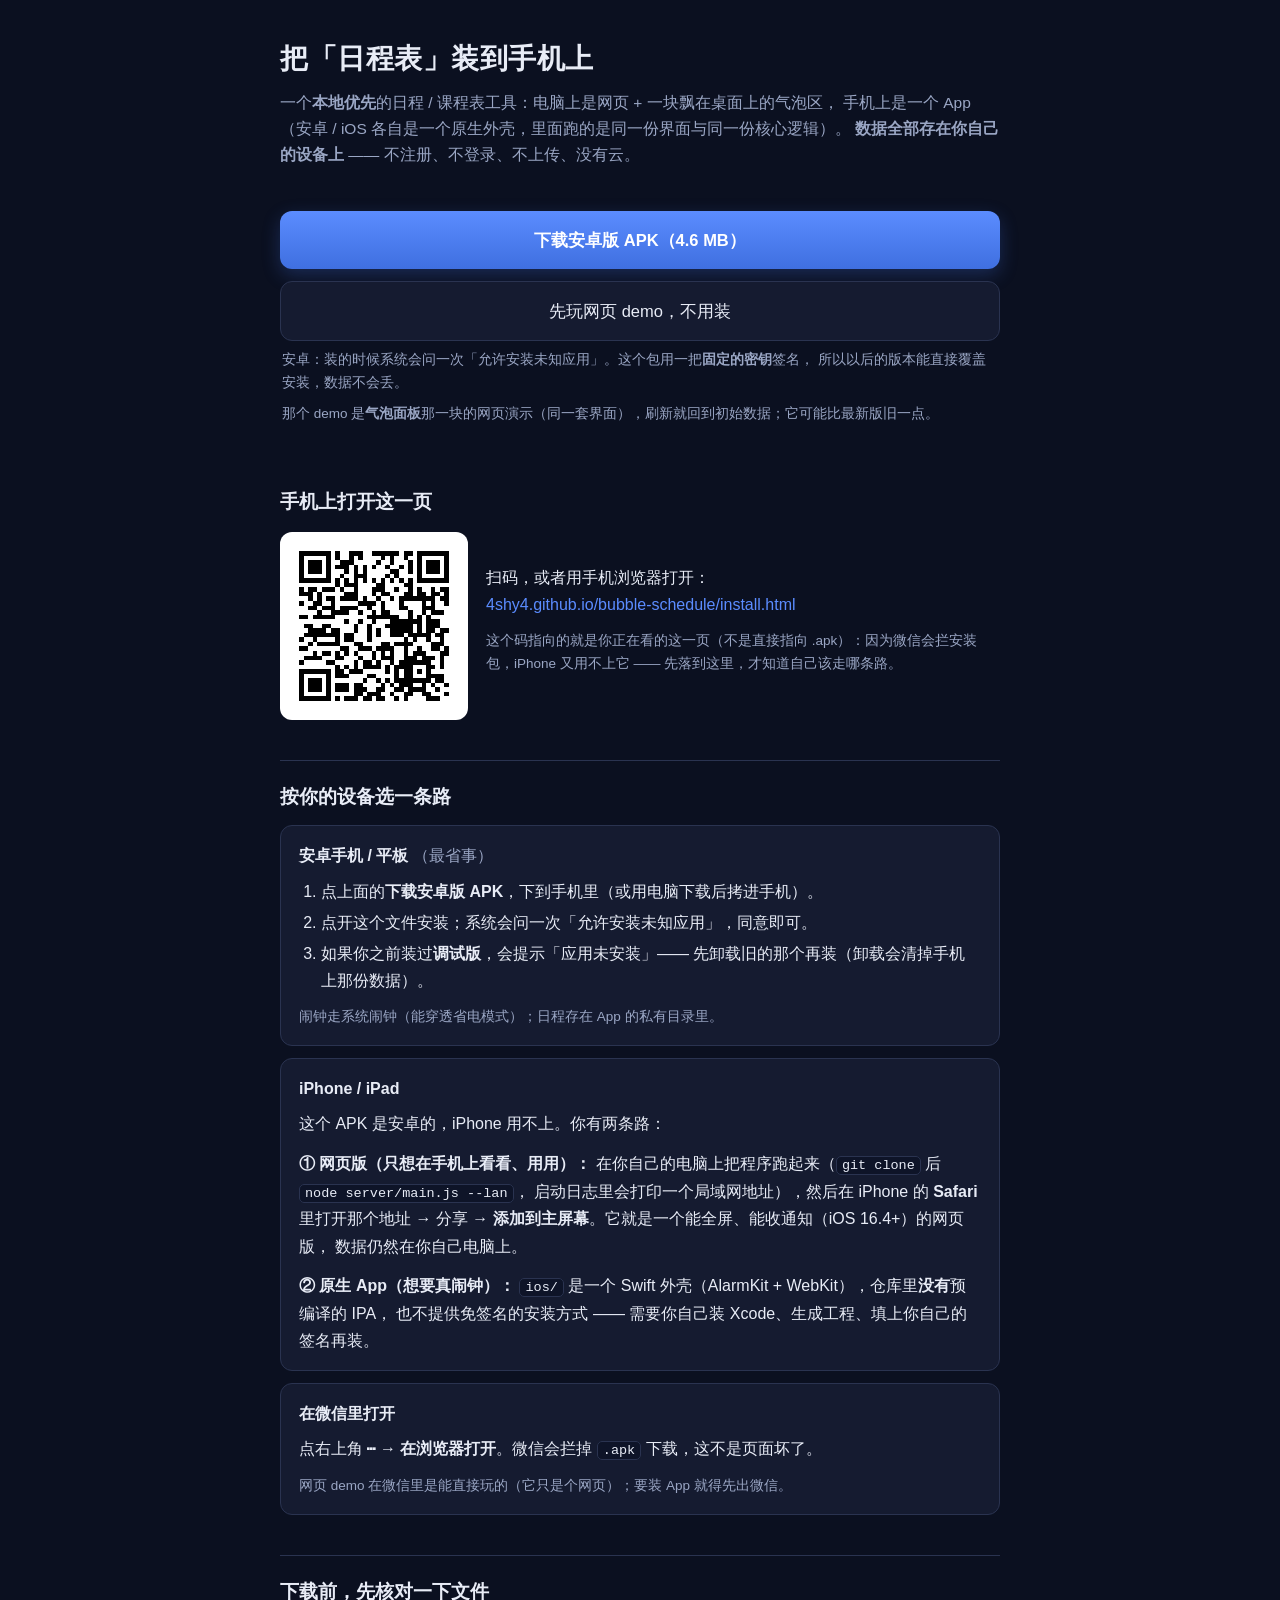
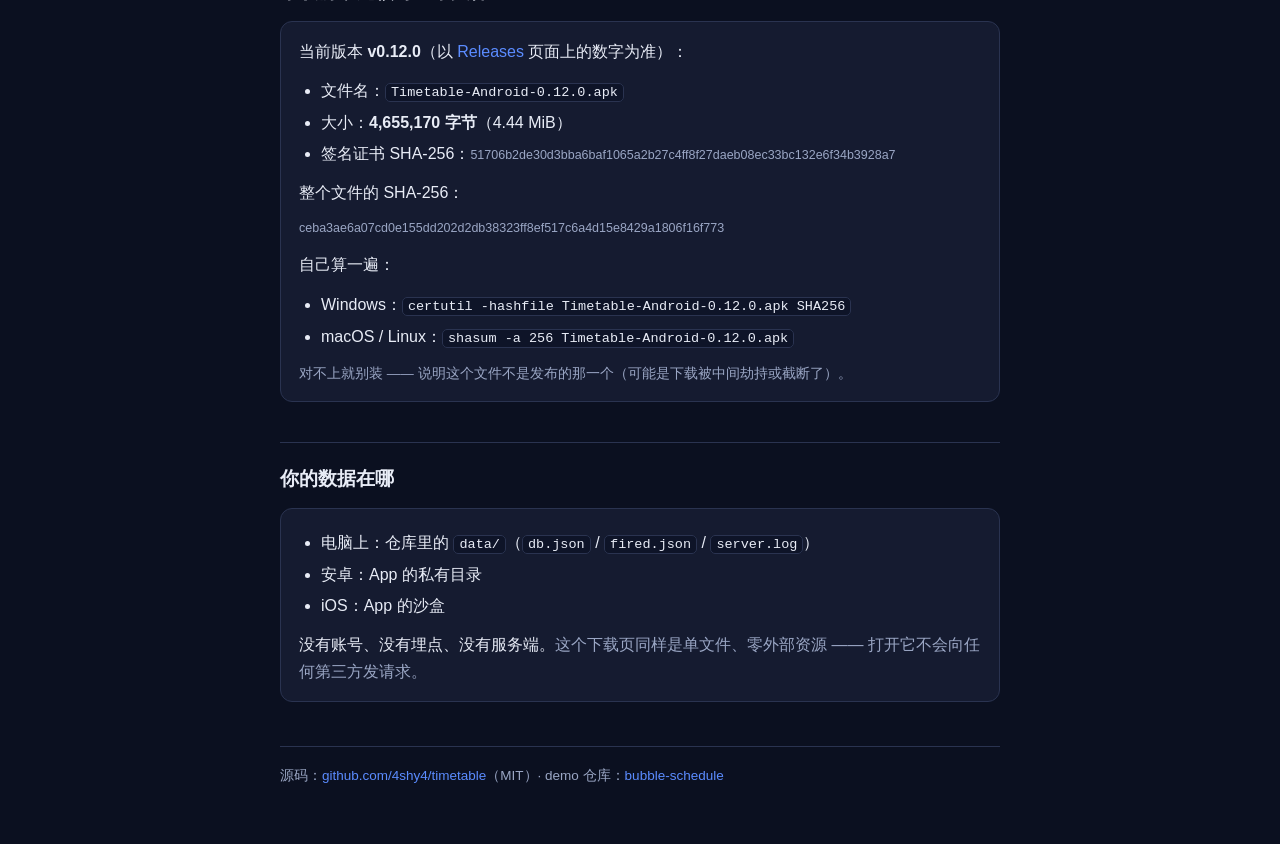
==== install.html @ 21670615 "Timetable：本地优先的日程/课表应用" ====
<!doctype html>
<html lang="zh-CN">
<head>
<meta charset="utf-8" />
<meta name="viewport" content="width=device-width, initial-scale=1, viewport-fit=cover" />
<meta name="theme-color" content="#0b1020" />
<title>把「日程表」装到手机上 · 下载与说明</title>
<meta name="description" content="日程表（Timetable）：本地优先的日程 / 课程表工具。安卓下载 APK，iPhone / iPad 走网页版或自己签名。数据全部存在你自己设备上。" />
<!-- 空的 data: 图标：不写这行浏览器会去请求 /favicon.ico，多一条无意义的 404。 -->
<link rel="icon" href="data:," />
<!-- ⚠️ 这一行是**二维码的唯一真源**：tools/make-install-qr.mjs 会来这里读地址去生成 qr.svg，
     而不是各自硬编码一份（两处写同一个 URL，早晚会不一致）。
     它同时也告诉搜索引擎/分享卡片"这一页的正式地址是哪个"。 -->
<link rel="canonical" href="https://4shy4.github.io/bubble-schedule/install.html" />
<!--
  为什么这个页面**自带样式**、不复用 web/css/*：
    它是「下载页」，不是应用界面 —— 应用的样式表是给 .app 那套网格/侧栏/气泡用的，
    在这里引进来只会互相打架。而且这一页要能在**任何浏览器**里正常显示
    （包括不支持 ES module 的老内核），所以：单文件、无外部资源、无依赖。
  这里也不引任何 CDN / 字体 / 统计 —— 一个"数据不出你机器"的项目，
  下载页自己先去联网是很荒谬的。
-->
<style>
  :root {
    --bg: #0b1020;
    --card: #151b30;
    --card-2: #1b2340;
    --line: #2a3350;
    --fg: #e8ecf6;
    --dim: #9aa6c4;
    --brand: #5b8cff;
    --brand-2: #3f6fe0;
    --ok: #43c08a;
    --warn: #f0b45a;
  }
  * { box-sizing: border-box; }
  html, body { margin: 0; padding: 0; }
  body {
    background: var(--bg);
    color: var(--fg);
    font: 16px/1.7 -apple-system, BlinkMacSystemFont, "Segoe UI", "Microsoft YaHei", "PingFang SC", "Hiragino Sans GB", sans-serif;
    padding: 0 16px 56px;
    -webkit-text-size-adjust: 100%;
  }
  .wrap { max-width: 720px; margin: 0 auto; }
  header { padding: 40px 0 8px; }
  h1 { font-size: 28px; line-height: 1.35; margin: 0 0 12px; letter-spacing: .5px; }
  h2 { font-size: 19px; margin: 40px 0 12px; padding-top: 20px; border-top: 1px solid var(--line); }
  h2:first-of-type { border-top: 0; }
  p { margin: 0 0 12px; }
  .lead { color: var(--dim); font-size: 15.5px; }
  a { color: var(--brand); text-decoration: none; }
  a:hover { text-decoration: underline; }
  code, .mono { font-family: ui-monospace, SFMono-Regular, Consolas, "Liberation Mono", monospace; }
  code { background: #0e1428; border: 1px solid var(--line); border-radius: 5px; padding: 1px 5px; font-size: 13.5px; }
  .btns { display: grid; gap: 12px; margin: 22px 0 6px; }
  a.btn {
    display: block; padding: 15px 18px; border-radius: 12px;
    background: linear-gradient(180deg, var(--brand), var(--brand-2));
    color: #fff; text-align: center; font-size: 16.5px; font-weight: 600;
    box-shadow: 0 6px 18px rgba(63, 111, 224, .28);
  }
  a.btn:hover { text-decoration: none; filter: brightness(1.06); }
  a.btn.ghost {
    background: var(--card); color: var(--fg); border: 1px solid var(--line);
    font-weight: 500; box-shadow: none;
  }
  .under { color: var(--dim); font-size: 13.5px; margin: 8px 2px 0; }
  .qr { display: flex; gap: 18px; align-items: center; flex-wrap: wrap; margin: 14px 0 0; }
  .qr .box { background: #fff; padding: 10px; border-radius: 12px; line-height: 0; }
  .qr img { width: 168px; height: 168px; display: block; }
  .qr .side { min-width: 200px; flex: 1; }
  .card { background: var(--card); border: 1px solid var(--line); border-radius: 12px; padding: 16px 18px; margin: 12px 0; }
  .card h3 { margin: 0 0 8px; font-size: 16px; }
  .card p:last-child { margin-bottom: 0; }
  ol, ul { margin: 0 0 12px; padding-left: 22px; }
  li { margin: 4px 0; }
  .k { color: var(--fg); font-weight: 600; }
  .dim { color: var(--dim); }
  .warn { color: var(--warn); }
  .ok { color: var(--ok); }
  .hash { word-break: break-all; font-size: 12.5px; color: var(--dim); }
  footer { margin-top: 44px; padding-top: 18px; border-top: 1px solid var(--line); color: var(--dim); font-size: 13.5px; }
  .wx { display: none; }
  html.wechat .wx { display: block; }
  .wx-tip {
    background: #1d2a1f; border: 1px solid #2f5238; border-radius: 12px;
    padding: 14px 16px; margin: 18px 0 0; font-size: 14.5px;
  }
  button.copy {
    margin-top: 6px; padding: 8px 14px; border-radius: 9px; cursor: pointer;
    background: var(--card-2); color: var(--fg); border: 1px solid var(--line); font-size: 14px;
  }
  button.copy:active { transform: translateY(1px); }
</style>
</head>
<body>
<div class="wrap">

<header>
  <h1>把「日程表」装到手机上</h1>
  <p class="lead">
    一个<b>本地优先</b>的日程 / 课程表工具：电脑上是网页 + 一块飘在桌面上的气泡区，
    手机上是一个 App（安卓 / iOS 各自是一个原生外壳，里面跑的是同一份界面与同一份核心逻辑）。
    <b>数据全部存在你自己的设备上</b> —— 不注册、不登录、不上传、没有云。
  </p>
</header>

<!-- 微信内置浏览器：会拦 .apk 下载，所以先把话说明白（这条只在 MicroMessenger 下显示）。 -->
<div class="wx">
  <div class="wx-tip">
    <b>你在微信里打开的这一页。</b>
    微信会拦掉 <code>.apk</code> 下载：请点右上角 <b>⋯</b> → <b>在浏览器打开</b>，再点下面的下载按钮。
    <div><button class="copy" id="copy-url" type="button">复制本页地址</button></div>
  </div>
</div>

<div class="btns">
  <a class="btn" href="https://github.com/4shy4/timetable/releases/latest">下载安卓版 APK（4.6 MB）</a>
  <a class="btn ghost" href="https://4shy4.github.io/bubble-schedule/">先玩网页 demo，不用装</a>
</div>
<p class="under">
  安卓：装的时候系统会问一次「允许安装未知应用」。这个包用一把<b>固定的密钥</b>签名，
  所以以后的版本能直接覆盖安装，数据不会丢。
</p>
<p class="under">
  那个 demo 是<b>气泡面板</b>那一块的网页演示（同一套界面），刷新就回到初始数据；它可能比最新版旧一点。
</p>

<h2>手机上打开这一页</h2>
<div class="qr">
  <!-- 二维码是**静态 SVG**（build 时生成，见 tools/make-install-qr.mjs）：
       不跑 JS 也能显示 —— 会扫这个码的，往往正是最老的那批浏览器。
       尺寸 185 = 37 × 5：qr.svg 是 33 个模块 + 两边各 2 格静区 = 37 格宽，
       取格数的整数倍，模块边缘才落在整像素上（不取整数倍会被抗锯齿糊掉）。 -->
  <div class="box"><img src="qr.svg" width="185" height="185" alt="扫码打开这一页：https://4shy4.github.io/bubble-schedule/install.html" /></div>
  <div class="side">
    <p>扫码，或者用手机浏览器打开：<br />
      <a href="https://4shy4.github.io/bubble-schedule/install.html">4shy4.github.io/bubble-schedule/install.html</a>
    </p>
    <p class="dim" style="font-size:13.5px">这个码指向的就是你正在看的这一页（不是直接指向 .apk）：因为微信会拦安装包，iPhone 又用不上它 —— 先落到这里，才知道自己该走哪条路。</p>
  </div>
</div>

<h2>按你的设备选一条路</h2>

<div class="card">
  <h3>安卓手机 / 平板 <span class="dim" style="font-weight:400">（最省事）</span></h3>
  <ol>
    <li>点上面的<b>下载安卓版 APK</b>，下到手机里（或用电脑下载后拷进手机）。</li>
    <li>点开这个文件安装；系统会问一次「允许安装未知应用」，同意即可。</li>
    <li>如果你之前装过<b>调试版</b>，会提示「应用未安装」—— 先卸载旧的那个再装（卸载会清掉手机上那份数据）。</li>
  </ol>
  <p class="dim" style="font-size:13.5px">闹钟走系统闹钟（能穿透省电模式）；日程存在 App 的私有目录里。</p>
</div>

<div class="card">
  <h3>iPhone / iPad</h3>
  <p>这个 APK 是安卓的，iPhone 用不上。你有两条路：</p>
  <p><span class="k">① 网页版（只想在手机上看看、用用）：</span>
    在你自己的电脑上把程序跑起来（<code>git clone</code> 后 <code>node server/main.js --lan</code>，
    启动日志里会打印一个局域网地址），然后在 iPhone 的 <b>Safari</b> 里打开那个地址 →
    分享 → <b>添加到主屏幕</b>。它就是一个能全屏、能收通知（iOS 16.4+）的网页版，
    数据仍然在你自己电脑上。</p>
  <p><span class="k">② 原生 App（想要真闹钟）：</span>
    <code>ios/</code> 是一个 Swift 外壳（AlarmKit + WebKit），仓库里<b>没有</b>预编译的 IPA，
    也不提供免签名的安装方式 —— 需要你自己装 Xcode、生成工程、填上你自己的签名再装。</p>
</div>

<div class="card">
  <h3>在微信里打开</h3>
  <p>点右上角 <b>⋯</b> → <b>在浏览器打开</b>。微信会拦掉 <code>.apk</code> 下载，这不是页面坏了。</p>
  <p class="dim" style="font-size:13.5px">网页 demo 在微信里是能直接玩的（它只是个网页）；要装 App 就得先出微信。</p>
</div>

<h2>下载前，先核对一下文件</h2>
<div class="card">
  <p>当前版本 <b>v0.12.0</b>（以 <a href="https://github.com/4shy4/timetable/releases/latest">Releases</a> 页面上的数字为准）：</p>
  <ul>
    <li>文件名：<code>Timetable-Android-0.12.0.apk</code></li>
    <li>大小：<b>4,655,170 字节</b>（4.44 MiB）</li>
    <li>签名证书 SHA-256：<span class="hash">51706b2de30d3bba6baf1065a2b27c4ff8f27daeb08ec33bc132e6f34b3928a7</span></li>
  </ul>
  <p>整个文件的 SHA-256：</p>
  <p class="hash">ceba3ae6a07cd0e155dd202d2db38323ff8ef517c6a4d15e8429a1806f16f773</p>
  <p>自己算一遍：</p>
  <ul>
    <li>Windows：<code>certutil -hashfile Timetable-Android-0.12.0.apk SHA256</code></li>
    <li>macOS / Linux：<code>shasum -a 256 Timetable-Android-0.12.0.apk</code></li>
  </ul>
  <p class="dim" style="font-size:13.5px">对不上就别装 —— 说明这个文件不是发布的那一个（可能是下载被中间劫持或截断了）。</p>
</div>

<h2>你的数据在哪</h2>
<div class="card">
  <ul>
    <li>电脑上：仓库里的 <code>data/</code>（<code>db.json</code> / <code>fired.json</code> / <code>server.log</code>）</li>
    <li>安卓：App 的私有目录</li>
    <li>iOS：App 的沙盒</li>
  </ul>
  <p>没有账号、没有埋点、没有服务端。<span class="dim">这个下载页同样是单文件、零外部资源 —— 打开它不会向任何第三方发请求。</span></p>
</div>

<footer>
  源码：<a href="https://github.com/4shy4/timetable">github.com/4shy4/timetable</a>（MIT）·
  demo 仓库：<a href="https://github.com/4shy4/bubble-schedule">bubble-schedule</a>
</footer>

</div>

<!--
  ⚠️ 发新版时要改的数字只有三处（都在上面「下载前，先核对一下文件」那一节）：
     版本号、字节数、SHA-256；签名证书指纹在换密钥之前是不变的。
     别忘了跑一遍：node tools/make-install-qr.mjs（只在**网址**变了时才需要重跑）。
-->
<script>
  // 微信内置浏览器：只加一个 class 让上面的提示块显示出来。没有网络请求，没有依赖。
  (function () {
    try {
      if (/MicroMessenger/i.test(navigator.userAgent)) document.documentElement.className += ' wechat';
    } catch (e) { /* 老内核里 UA 读不到就算了，不影响别的 */ }
  })();

  // 复制本页地址：微信里没法点「在新标签打开」，所以给一个能粘贴走的按钮。
  (function () {
    var b = document.getElementById('copy-url');
    if (!b) return;
    b.addEventListener('click', function () {
      var url = location.href;
      var done = function () { b.textContent = '已复制 ✓'; setTimeout(function () { b.textContent = '复制本页地址'; }, 1600); };
      if (navigator.clipboard && navigator.clipboard.writeText) {
        navigator.clipboard.writeText(url).then(done, fallback);
      } else { fallback(); }
      function fallback() {
        // 老内核 / 非 https：用最原始的办法（选中 + execCommand）
        try {
          var t = document.createElement('textarea');
          t.value = url; t.setAttribute('readonly', '');
          t.style.position = 'fixed'; t.style.opacity = '0';
          document.body.appendChild(t); t.select();
          document.execCommand('copy');
          document.body.removeChild(t);
          done();
        } catch (e) { b.textContent = '请长按地址栏复制'; }
      }
    });
  })();
</script>
</body>
</html>
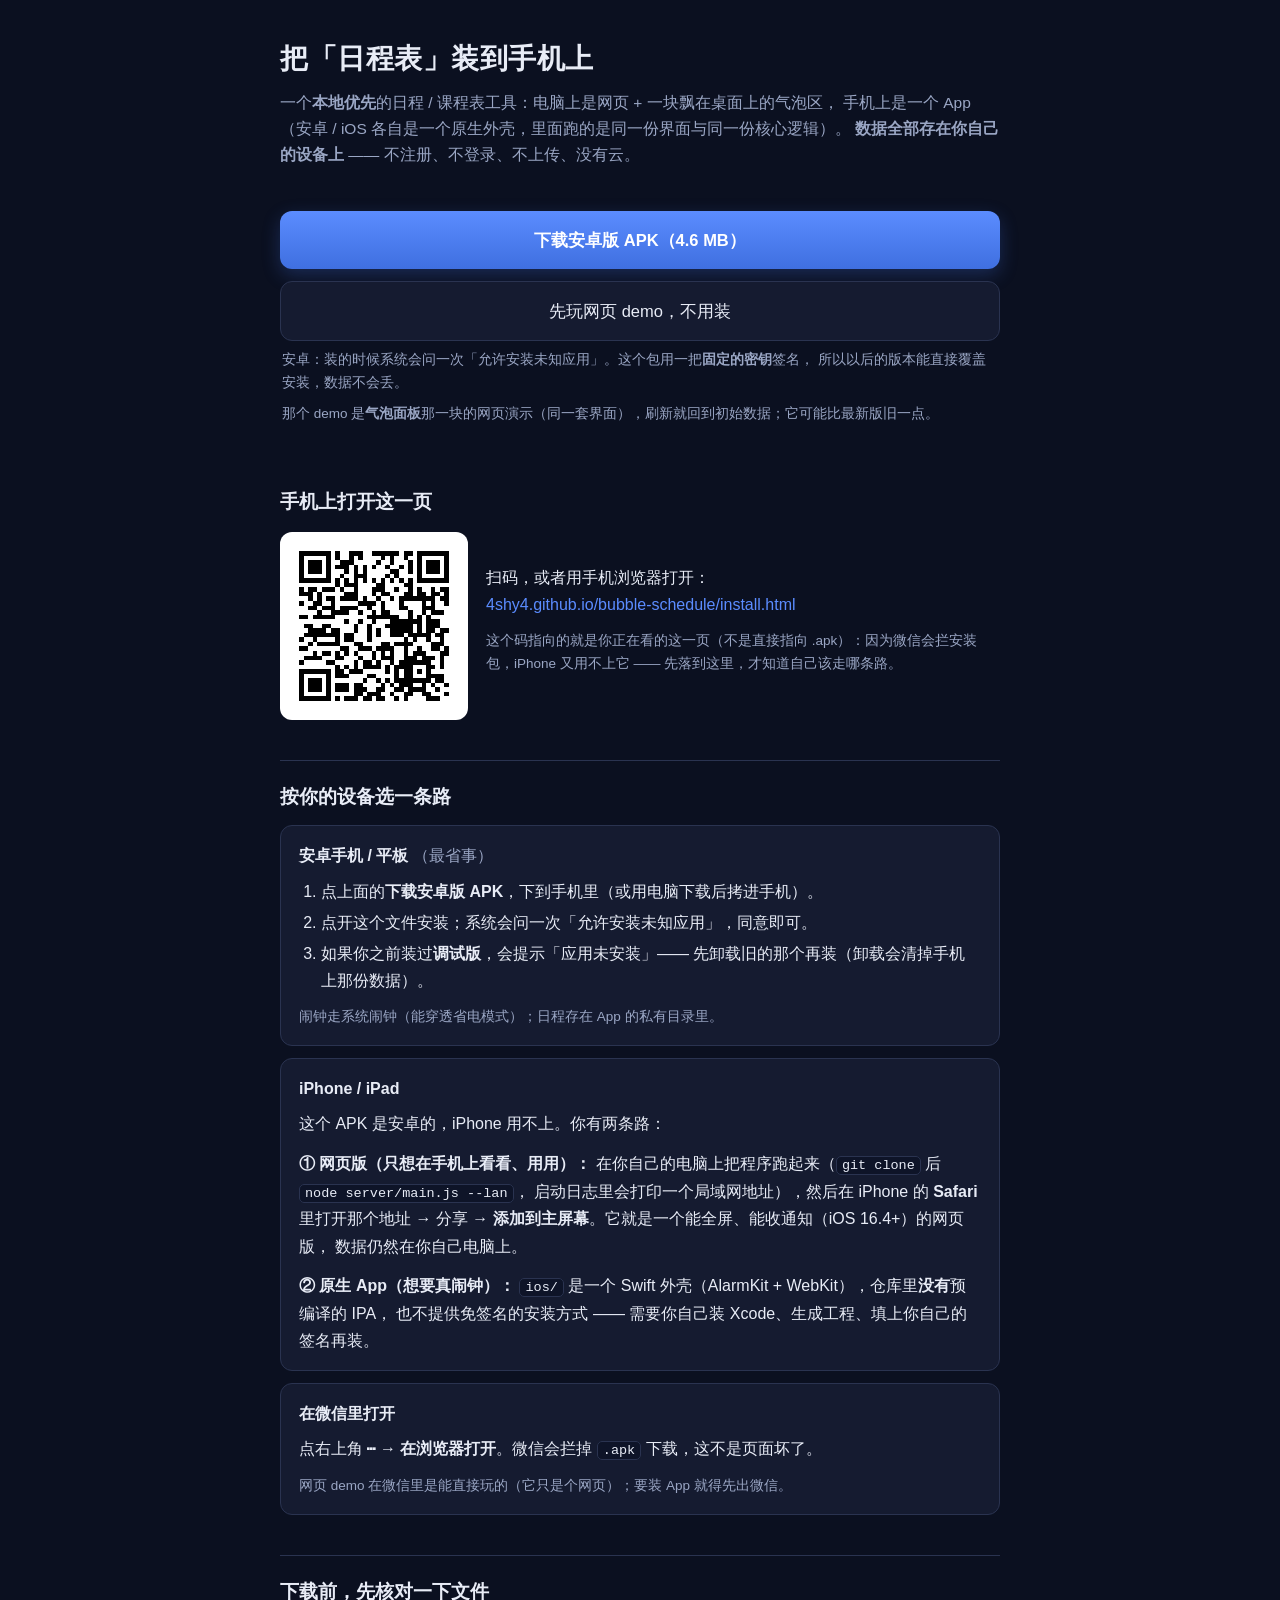
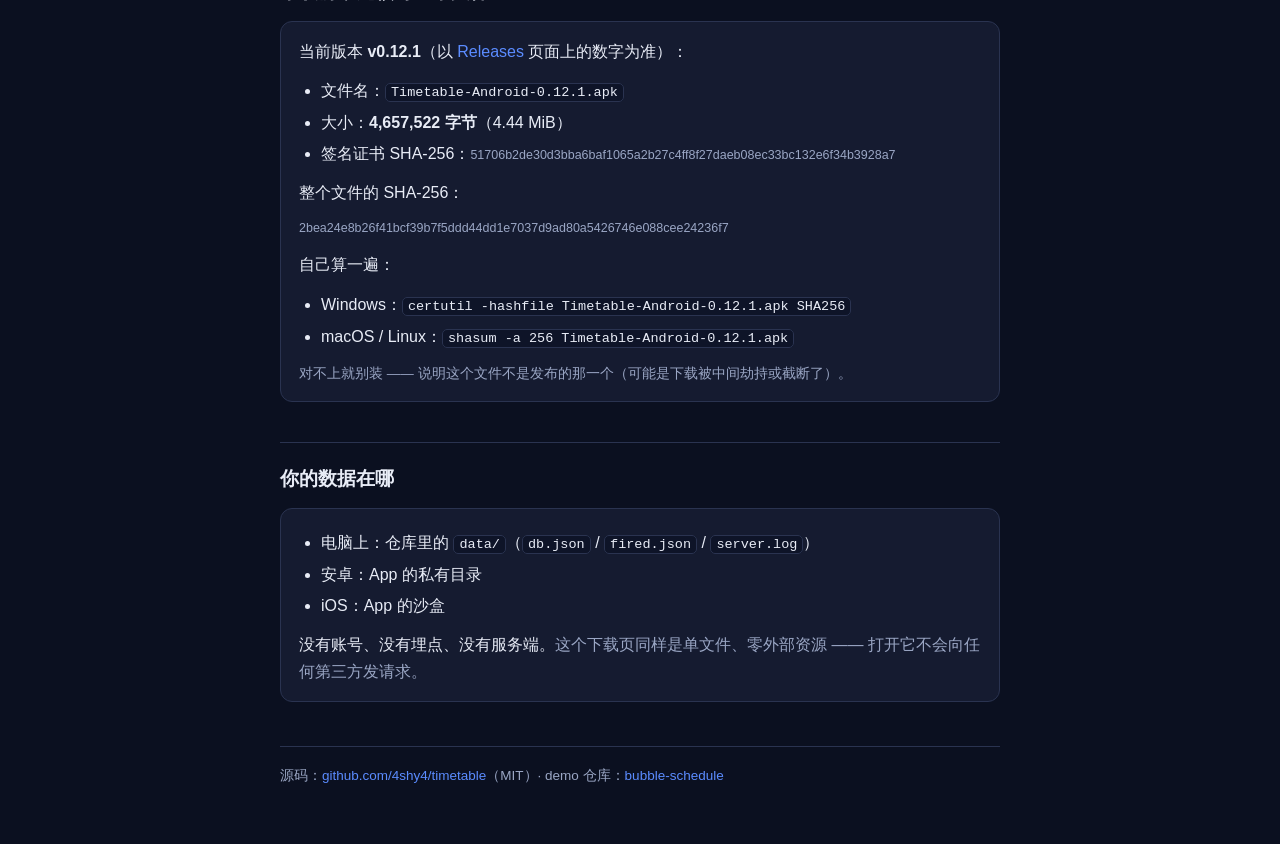
==== commit 017ea081: "Timetable：本地优先的日程/课表应用" ====
--- a/install.html
+++ b/install.html
@@ -175,18 +175,18 @@
 
 <h2>下载前，先核对一下文件</h2>
 <div class="card">
-  <p>当前版本 <b>v0.12.0</b>（以 <a href="https://github.com/4shy4/timetable/releases/latest">Releases</a> 页面上的数字为准）：</p>
+  <p>当前版本 <b>v0.12.1</b>（以 <a href="https://github.com/4shy4/timetable/releases/latest">Releases</a> 页面上的数字为准）：</p>
   <ul>
-    <li>文件名：<code>Timetable-Android-0.12.0.apk</code></li>
-    <li>大小：<b>4,655,170 字节</b>（4.44 MiB）</li>
+    <li>文件名：<code>Timetable-Android-0.12.1.apk</code></li>
+    <li>大小：<b>4,657,522 字节</b>（4.44 MiB）</li>
     <li>签名证书 SHA-256：<span class="hash">51706b2de30d3bba6baf1065a2b27c4ff8f27daeb08ec33bc132e6f34b3928a7</span></li>
   </ul>
   <p>整个文件的 SHA-256：</p>
-  <p class="hash">ceba3ae6a07cd0e155dd202d2db38323ff8ef517c6a4d15e8429a1806f16f773</p>
+  <p class="hash">2bea24e8b26f41bcf39b7f5ddd44dd1e7037d9ad80a5426746e088cee24236f7</p>
   <p>自己算一遍：</p>
   <ul>
-    <li>Windows：<code>certutil -hashfile Timetable-Android-0.12.0.apk SHA256</code></li>
-    <li>macOS / Linux：<code>shasum -a 256 Timetable-Android-0.12.0.apk</code></li>
+    <li>Windows：<code>certutil -hashfile Timetable-Android-0.12.1.apk SHA256</code></li>
+    <li>macOS / Linux：<code>shasum -a 256 Timetable-Android-0.12.1.apk</code></li>
   </ul>
   <p class="dim" style="font-size:13.5px">对不上就别装 —— 说明这个文件不是发布的那一个（可能是下载被中间劫持或截断了）。</p>
 </div>
